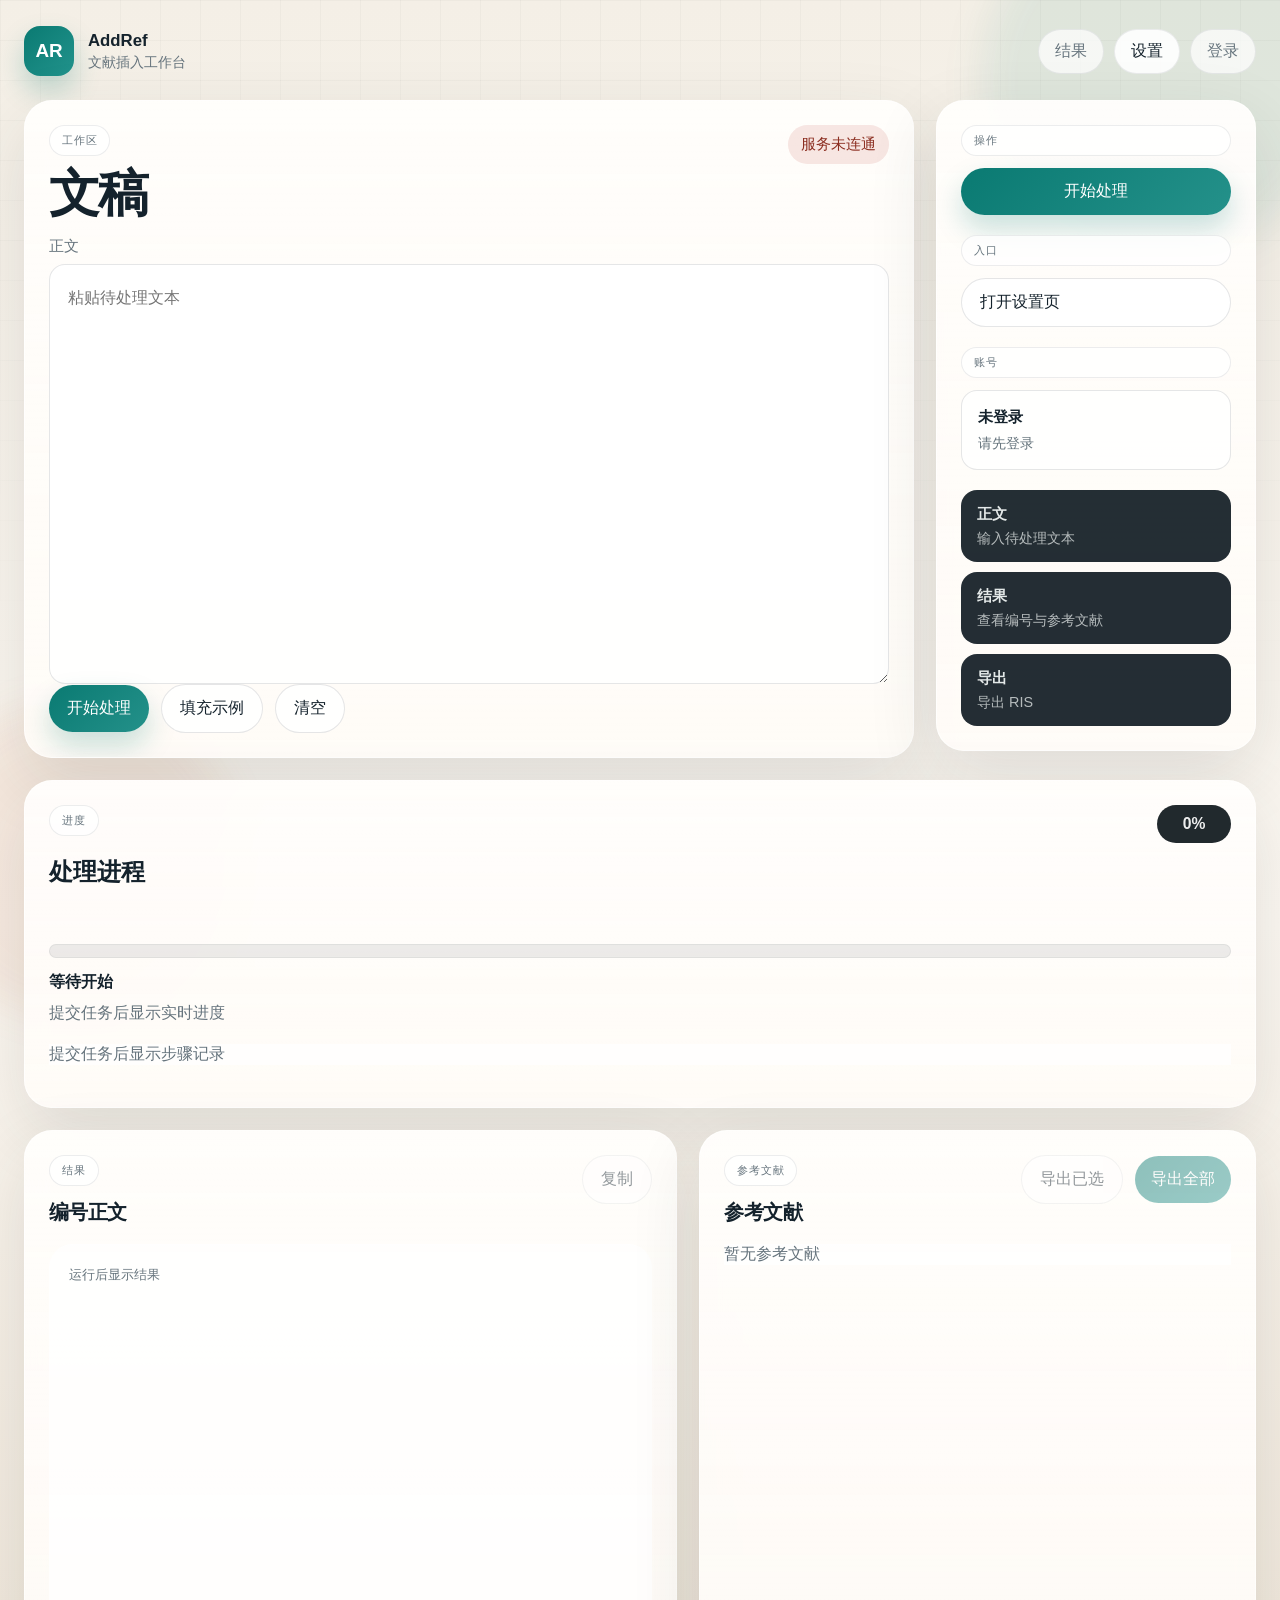
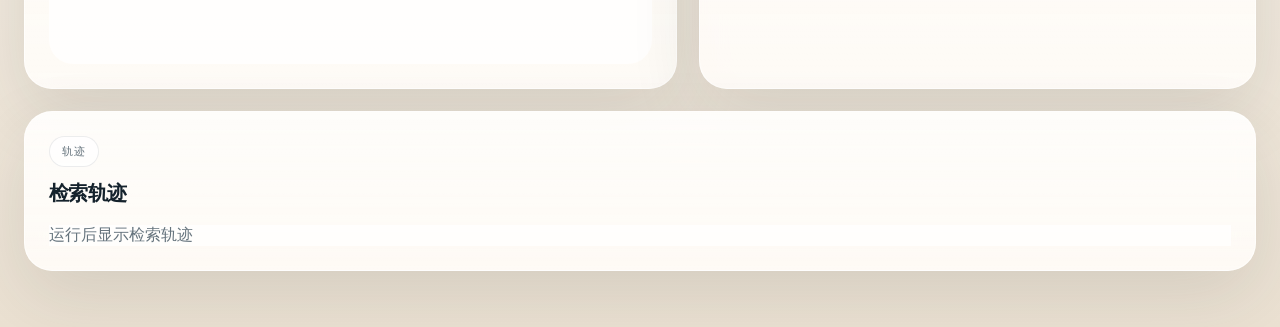
==== static/index.html @ 5327ff35 "Initial public release" ====
<!DOCTYPE html>
<html lang="zh-CN">
<head>
  <meta charset="UTF-8">
  <meta name="viewport" content="width=device-width, initial-scale=1.0">
  <title>AddRef | Workspace</title>
  <link rel="stylesheet" href="/static/styles.css">
</head>
<body class="app-home">
  <div class="canvas canvas-grid" aria-hidden="true"></div>
  <div class="canvas canvas-glow-a" aria-hidden="true"></div>
  <div class="canvas canvas-glow-b" aria-hidden="true"></div>

  <header class="site-header">
    <a class="brand-mark" href="/">
      <span class="brand-box">AR</span>
      <span class="brand-copy">
        <strong>AddRef</strong>
        <small>文献插入工作台</small>
      </span>
    </a>
    <nav class="site-nav">
      <a class="nav-link" href="#results">结果</a>
      <a class="nav-link nav-link-strong" href="/settings">设置</a>
      <span class="nav-user hidden" id="session-email"></span>
      <a class="nav-link" href="/auth" id="auth-link">登录</a>
      <button type="button" class="nav-link nav-button hidden" id="logout-button">退出</button>
    </nav>
  </header>

  <main class="workspace-shell">
    <section class="workspace-grid">
      <section class="panel studio-panel">
        <div class="panel-head">
          <div>
            <span class="section-kicker">工作区</span>
            <h1>文稿</h1>
          </div>
          <div class="status-badge" id="status-badge">等待运行</div>
        </div>

        <label class="field editor-field">
          <span>正文</span>
          <textarea id="source-text" placeholder="粘贴待处理文本"></textarea>
        </label>

        <div class="action-row">
          <button type="button" class="primary-button" id="run-button-bottom">开始处理</button>
          <button type="button" class="ghost-button" id="fill-sample">填充示例</button>
          <button type="button" class="ghost-button" id="clear-text">清空</button>
        </div>

        <div class="message-strip" id="message-strip"></div>
      </section>

      <aside class="panel side-panel">
        <div class="side-stack">
          <div class="side-block">
            <span class="section-kicker">操作</span>
            <button type="button" class="primary-button primary-block" id="run-button">开始处理</button>
          </div>

          <div class="side-block">
            <span class="section-kicker">入口</span>
            <a class="secondary-link" href="/settings">打开设置页</a>
          </div>

          <div class="side-block">
            <span class="section-kicker">账号</span>
            <div class="account-card">
              <strong id="account-email">未登录</strong>
              <span id="account-usage">请先登录</span>
            </div>
          </div>

          <div class="side-notes">
            <div class="note-card">
              <strong>正文</strong>
              <span>输入待处理文本</span>
            </div>
            <div class="note-card">
              <strong>结果</strong>
              <span>查看编号与参考文献</span>
            </div>
            <div class="note-card">
              <strong>导出</strong>
              <span>导出 RIS</span>
            </div>
          </div>
        </div>
      </aside>
    </section>

    <section class="panel progress-panel">
      <div class="panel-head">
        <div>
          <span class="section-kicker">进度</span>
          <h2>处理进程</h2>
        </div>
        <div class="progress-percent" id="progress-percent">0%</div>
      </div>
      <div class="progress-overview">
        <div class="progress-track" aria-hidden="true">
          <div class="progress-fill" id="progress-fill"></div>
        </div>
        <div class="progress-copy">
          <strong id="progress-stage">等待开始</strong>
          <span id="progress-detail">提交任务后显示实时进度</span>
        </div>
      </div>
      <div id="progress-history" class="progress-history empty-state">提交任务后显示步骤记录</div>
      <div class="progress-actions">
        <button type="button" class="ghost-button compact-button hidden" id="progress-toggle">展开全部</button>
      </div>
    </section>

    <section class="results-grid" id="results">
      <article class="panel result-panel">
        <div class="panel-head">
          <div>
            <span class="section-kicker">结果</span>
            <h2>编号正文</h2>
          </div>
          <button type="button" class="ghost-button" id="copy-result" disabled>复制</button>
        </div>
        <pre id="annotated-text" class="output-box empty">运行后显示结果</pre>
      </article>

      <article class="panel result-panel">
        <div class="panel-head">
          <div>
            <span class="section-kicker">参考文献</span>
            <h2>参考文献</h2>
          </div>
          <div class="toolbar">
            <button type="button" class="ghost-button" id="export-selected" disabled>导出已选</button>
            <button type="button" class="primary-button compact" id="export-all" disabled>导出全部</button>
          </div>
        </div>
        <div id="reference-list" class="reference-list empty-state">暂无参考文献</div>
      </article>
    </section>

    <section class="panel trace-panel">
      <div class="panel-head">
        <div>
          <span class="section-kicker">轨迹</span>
          <h2>检索轨迹</h2>
        </div>
      </div>
      <div id="trace-list" class="trace-list empty-state">运行后显示检索轨迹</div>
    </section>
  </main>

  <script src="/static/config-store.js"></script>
  <script src="/static/session-client.js"></script>
  <script src="/static/app.js"></script>
</body>
</html>
---- static/styles.css ----
:root {
  --bg: #f4efe6;
  --bg-deep: #ebe1d2;
  --surface: rgba(255, 251, 246, 0.9);
  --surface-strong: rgba(255, 255, 255, 0.96);
  --ink: #14222c;
  --ink-soft: #66747d;
  --line: rgba(20, 34, 44, 0.11);
  --line-strong: rgba(20, 34, 44, 0.18);
  --accent: #0a7a72;
  --accent-deep: #085c56;
  --accent-soft: rgba(10, 122, 114, 0.1);
  --warm: #cb7446;
  --warm-soft: rgba(203, 116, 70, 0.13);
  --shadow: 0 24px 70px rgba(41, 46, 52, 0.12);
  --radius-xl: 28px;
  --radius-lg: 22px;
  --radius-md: 16px;
}

* {
  box-sizing: border-box;
}

html,
body {
  margin: 0;
  min-height: 100%;
}

body {
  font-family: "IBM Plex Sans SC", "Avenir Next", "Segoe UI Variable", "PingFang SC", sans-serif;
  color: var(--ink);
  background: linear-gradient(180deg, var(--bg) 0%, #fbf7f1 48%, var(--bg-deep) 100%);
}

button,
input,
select,
textarea {
  font: inherit;
}

a {
  color: inherit;
  text-decoration: none;
}

.hidden {
  display: none !important;
}

.canvas {
  position: fixed;
  inset: 0;
  pointer-events: none;
}

.canvas-grid {
  background-image:
    linear-gradient(rgba(20, 34, 44, 0.04) 1px, transparent 1px),
    linear-gradient(90deg, rgba(20, 34, 44, 0.04) 1px, transparent 1px);
  background-size: 40px 40px;
  mask-image: linear-gradient(180deg, rgba(0, 0, 0, 0.7), transparent 85%);
}

.canvas-glow-a,
.canvas-glow-b {
  border-radius: 999px;
  filter: blur(20px);
  opacity: 0.55;
}

.canvas-glow-a {
  inset: auto auto -120px -80px;
  width: 320px;
  height: 320px;
  background: rgba(203, 116, 70, 0.18);
}

.canvas-glow-b {
  inset: -100px -60px auto auto;
  width: 360px;
  height: 360px;
  background: rgba(10, 122, 114, 0.16);
}

.site-header,
.workspace-shell,
.settings-page-shell {
  position: relative;
  z-index: 1;
}

.site-header {
  max-width: 1320px;
  margin: 0 auto;
  padding: 26px 24px 12px;
  display: flex;
  justify-content: space-between;
  align-items: center;
  gap: 16px;
}

.brand-mark {
  display: inline-flex;
  align-items: center;
  gap: 14px;
}

.brand-box {
  width: 50px;
  height: 50px;
  display: grid;
  place-items: center;
  border-radius: 16px;
  background: linear-gradient(135deg, var(--accent), #22938c);
  color: #fff;
  font-size: 1.18rem;
  font-weight: 700;
  box-shadow: 0 14px 28px rgba(10, 122, 114, 0.24);
}

.brand-copy {
  display: grid;
  gap: 2px;
}

.brand-copy strong {
  font-size: 1.05rem;
}

.brand-copy small {
  color: var(--ink-soft);
  font-size: 0.9rem;
}

.site-nav {
  display: flex;
  flex-wrap: wrap;
  gap: 10px;
}

.nav-link {
  padding: 11px 16px;
  border-radius: 999px;
  background: rgba(255, 255, 255, 0.7);
  border: 1px solid rgba(20, 34, 44, 0.08);
  color: var(--ink-soft);
}

.nav-link-strong {
  color: var(--ink);
  background: rgba(255, 255, 255, 0.9);
}

.nav-button {
  appearance: none;
}

.nav-user {
  display: inline-flex;
  align-items: center;
  gap: 8px;
  padding: 11px 14px;
  border-radius: 999px;
  background: rgba(20, 34, 44, 0.92);
  color: rgba(255, 255, 255, 0.9);
  font-size: 0.92rem;
}

.workspace-shell,
.settings-page-shell {
  max-width: 1320px;
  margin: 0 auto;
  padding: 12px 24px 56px;
}

.workspace-shell {
  display: grid;
  gap: 22px;
}

.workspace-grid {
  display: grid;
  grid-template-columns: minmax(0, 1fr) 320px;
  gap: 22px;
  align-items: start;
}

.settings-page-shell {
  display: grid;
  gap: 22px;
}

.auth-shell {
  position: relative;
  z-index: 1;
  max-width: 1320px;
  margin: 0 auto;
  padding: 20px 24px 56px;
}

.settings-grid {
  display: grid;
  grid-template-columns: repeat(2, minmax(0, 1fr));
  gap: 18px;
}

.panel {
  overflow: hidden;
  border: 1px solid rgba(255, 255, 255, 0.6);
  border-radius: var(--radius-xl);
  background:
    linear-gradient(180deg, rgba(255, 255, 255, 0.62), rgba(255, 255, 255, 0.25)),
    var(--surface);
  box-shadow: var(--shadow);
  backdrop-filter: blur(12px);
}

.studio-panel,
.side-panel,
.progress-panel,
.result-panel,
.trace-panel,
.settings-header-panel,
.settings-card {
  padding: 24px;
}

.side-panel {
  position: sticky;
  top: 22px;
}

.panel-head {
  display: flex;
  justify-content: space-between;
  align-items: start;
  gap: 16px;
  margin-bottom: 18px;
}

.compact-head {
  margin-bottom: 14px;
}

.section-kicker {
  display: inline-flex;
  padding: 7px 12px;
  border-radius: 999px;
  background: rgba(255, 255, 255, 0.78);
  border: 1px solid rgba(20, 34, 44, 0.08);
  color: var(--ink-soft);
  text-transform: uppercase;
  letter-spacing: 0.07em;
  font-size: 11px;
}

.studio-panel h1,
.settings-header-main h1 {
  margin: 12px 0 0;
  font-family: "Iowan Old Style", "Palatino Linotype", "Noto Serif SC", serif;
  font-size: clamp(2rem, 4vw, 3.2rem);
  line-height: 1;
  letter-spacing: -0.04em;
}

.result-panel h2,
.trace-panel h2,
.settings-card h2 {
  margin: 12px 0 0;
  font-size: 1.28rem;
  letter-spacing: -0.03em;
}

.field {
  display: grid;
  gap: 8px;
}

.field span {
  color: var(--ink-soft);
  font-size: 0.92rem;
}

.field input,
.field select,
.field textarea {
  width: 100%;
  border: 1px solid var(--line);
  border-radius: var(--radius-md);
  background: var(--surface-strong);
  color: var(--ink);
  outline: none;
  transition: border-color 160ms ease, box-shadow 160ms ease;
}

.field input,
.field select {
  min-height: 52px;
  padding: 0 16px;
}

.field textarea {
  min-height: 420px;
  padding: 18px 18px 20px;
  resize: vertical;
  line-height: 1.82;
}

.field input:focus,
.field select:focus,
.field textarea:focus {
  border-color: rgba(10, 122, 114, 0.42);
  box-shadow: 0 0 0 4px rgba(10, 122, 114, 0.08);
}

.action-row,
.toolbar,
.settings-header-main {
  display: flex;
  flex-wrap: wrap;
  gap: 12px;
  align-items: center;
}

.settings-header-main {
  justify-content: space-between;
}

.primary-button,
.ghost-button,
.secondary-link {
  border: none;
  border-radius: 999px;
  padding: 13px 18px;
  cursor: pointer;
  transition: transform 160ms ease, box-shadow 160ms ease, opacity 160ms ease;
}

.primary-button {
  background: linear-gradient(135deg, var(--accent), #24918a);
  color: #fff;
  box-shadow: 0 14px 28px rgba(10, 122, 114, 0.22);
}

.primary-button.compact {
  padding-inline: 16px;
}

.compact-button {
  padding-inline: 16px;
}

.ghost-button,
.secondary-link {
  background: rgba(255, 255, 255, 0.84);
  border: 1px solid var(--line);
  color: var(--ink);
}

.primary-button:hover,
.ghost-button:hover,
.secondary-link:hover,
.nav-link:hover {
  transform: translateY(-1px);
}

.primary-button:disabled,
.ghost-button:disabled {
  opacity: 0.46;
  cursor: not-allowed;
  transform: none;
  box-shadow: none;
}

.primary-block {
  width: 100%;
  justify-content: center;
}

.status-badge {
  padding: 10px 13px;
  border-radius: 999px;
  background: rgba(20, 34, 44, 0.07);
  color: var(--ink-soft);
  font-size: 0.92rem;
}

.status-badge.running {
  background: var(--accent-soft);
  color: var(--accent-deep);
}

.status-badge.done {
  background: rgba(44, 145, 94, 0.12);
  color: #196b44;
}

.status-badge.error {
  background: rgba(186, 63, 46, 0.12);
  color: #8c2e21;
}

.message-strip {
  display: none;
  margin-top: 16px;
  padding: 14px 16px;
  border-radius: var(--radius-md);
  background: rgba(255, 255, 255, 0.78);
  border: 1px solid var(--line);
  line-height: 1.7;
}

.message-strip.visible {
  display: block;
}

.message-strip.success {
  background: rgba(44, 145, 94, 0.08);
  border-color: rgba(44, 145, 94, 0.16);
  color: #196b44;
}

.message-strip.error {
  background: rgba(186, 63, 46, 0.08);
  border-color: rgba(186, 63, 46, 0.16);
  color: #8c2e21;
}

.side-stack {
  display: grid;
  gap: 20px;
}

.side-block {
  display: grid;
  gap: 12px;
}

.side-notes {
  display: grid;
  gap: 10px;
}

.account-card {
  padding: 16px;
  border-radius: var(--radius-md);
  background: rgba(255, 255, 255, 0.84);
  border: 1px solid var(--line);
}

.account-card strong {
  display: block;
  margin-bottom: 6px;
  font-size: 0.96rem;
}

.account-card span {
  color: var(--ink-soft);
  font-size: 0.9rem;
}

.note-card {
  padding: 14px 16px;
  border-radius: var(--radius-md);
  background: rgba(18, 29, 36, 0.92);
  color: rgba(244, 248, 247, 0.92);
}

.note-card strong {
  display: block;
  margin-bottom: 4px;
  font-size: 0.95rem;
}

.note-card span {
  color: rgba(244, 248, 247, 0.7);
  font-size: 0.9rem;
}

.results-grid {
  display: grid;
  grid-template-columns: minmax(0, 1.08fr) minmax(360px, 0.92fr);
  gap: 22px;
}

.progress-panel {
  display: grid;
  gap: 18px;
}

.progress-percent {
  min-width: 74px;
  padding: 10px 14px;
  border-radius: 999px;
  background: rgba(15, 23, 28, 0.92);
  color: rgba(255, 255, 255, 0.92);
  text-align: center;
  font-size: 0.98rem;
  font-weight: 700;
}

.progress-overview {
  display: grid;
  gap: 14px;
}

.progress-track {
  position: relative;
  height: 14px;
  overflow: hidden;
  border-radius: 999px;
  background: rgba(20, 34, 44, 0.08);
  border: 1px solid rgba(20, 34, 44, 0.06);
}

.progress-fill {
  height: 100%;
  width: 0;
  border-radius: inherit;
  background: linear-gradient(90deg, var(--accent), #52b1a4);
  box-shadow: 0 10px 22px rgba(10, 122, 114, 0.2);
  transition: width 280ms ease;
}

.progress-copy {
  display: grid;
  gap: 6px;
}

.progress-copy strong {
  font-size: 1rem;
}

.progress-copy span {
  color: var(--ink-soft);
  line-height: 1.7;
  word-break: break-word;
}

.progress-history {
  display: grid;
  gap: 10px;
}

.progress-actions {
  display: flex;
  justify-content: flex-start;
}

.progress-entry {
  display: grid;
  grid-template-columns: 92px minmax(0, 1fr);
  gap: 12px;
  align-items: start;
  padding: 12px 14px;
  border-radius: 16px;
  background: rgba(255, 255, 255, 0.8);
  border: 1px solid var(--line);
}

.progress-entry span {
  color: var(--ink-soft);
  font-size: 0.88rem;
}

.progress-entry strong {
  line-height: 1.6;
}

.output-box {
  margin: 0;
  min-height: 420px;
  padding: 20px;
  border-radius: 24px;
  background: rgba(15, 23, 28, 0.96);
  color: #eef4f2;
  white-space: pre-wrap;
  word-break: break-word;
  line-height: 1.85;
  overflow: auto;
}

.output-box.empty,
.empty-state {
  color: var(--ink-soft);
  background: rgba(255, 255, 255, 0.72);
}

.reference-list,
.trace-list,
.settings-fields {
  display: grid;
  gap: 14px;
}

.reference-card,
.trace-card {
  padding: 18px;
  border-radius: 18px;
  background: rgba(255, 255, 255, 0.8);
  border: 1px solid var(--line);
}

.reference-card header,
.trace-card header {
  display: flex;
  justify-content: space-between;
  align-items: start;
  gap: 12px;
}

.reference-card h3,
.trace-card h3 {
  margin: 0;
  font-size: 1rem;
  line-height: 1.55;
}

.reference-card p,
.trace-card p {
  margin: 8px 0 0;
  color: var(--ink-soft);
  line-height: 1.7;
}

.reference-meta {
  display: flex;
  flex-wrap: wrap;
  gap: 8px;
  margin-top: 12px;
}

.reference-meta span,
.attempt-pill {
  padding: 6px 10px;
  border-radius: 999px;
  background: rgba(20, 34, 44, 0.06);
  font-size: 0.86rem;
  color: var(--ink-soft);
}

.reference-check {
  width: 18px;
  height: 18px;
  accent-color: var(--accent);
}

.trace-card details {
  margin-top: 12px;
  padding-top: 12px;
  border-top: 1px solid var(--line);
}

.trace-card summary {
  cursor: pointer;
  color: var(--accent-deep);
}

.attempt-list {
  display: grid;
  gap: 10px;
  margin-top: 12px;
}

.attempt-item {
  padding: 14px;
  border-radius: 14px;
  background: rgba(10, 122, 114, 0.05);
  border: 1px solid rgba(10, 122, 114, 0.11);
}

.attempt-item.retry {
  background: rgba(203, 116, 70, 0.07);
  border-color: rgba(203, 116, 70, 0.13);
}

.attempt-item h4 {
  margin: 0 0 8px;
  font-size: 0.95rem;
}

.attempt-item p {
  margin: 6px 0 0;
}

.ref-marker {
  display: inline-flex;
  margin: 0 1px;
  padding: 0 7px;
  border-radius: 999px;
  background: rgba(10, 122, 114, 0.24);
  color: #90f0e8;
}

.numeric-grid {
  display: grid;
  grid-template-columns: repeat(3, minmax(0, 1fr));
  gap: 12px;
}

.toggle-line {
  display: inline-flex;
  align-items: center;
  gap: 10px;
  color: var(--ink-soft);
  font-size: 0.94rem;
}

.toggle-line input {
  width: 18px;
  height: 18px;
  accent-color: var(--accent);
}

.advanced-card {
  grid-column: span 2;
}

.advanced-panel summary {
  cursor: pointer;
  list-style: none;
  font-weight: 600;
}

.advanced-panel summary::-webkit-details-marker {
  display: none;
}

.advanced-panel summary::after {
  content: "+";
  float: right;
  color: var(--ink-soft);
}

.advanced-panel[open] summary::after {
  content: "-";
}

.top-gap {
  margin-top: 16px;
}

.auth-panel {
  padding: 24px;
}

.auth-grid {
  display: grid;
  grid-template-columns: repeat(3, minmax(0, 1fr));
  gap: 18px;
}

.auth-card {
  display: grid;
  gap: 14px;
  padding: 18px;
  border-radius: var(--radius-lg);
  background: rgba(255, 255, 255, 0.8);
  border: 1px solid var(--line);
}

.auth-card h1 {
  margin: 0;
  font-size: 1.9rem;
  letter-spacing: -0.03em;
}

.auth-copy {
  margin: -2px 0 2px;
  color: var(--ink-soft);
  line-height: 1.65;
}

.panel-copy {
  margin: -2px 0 14px;
  color: var(--ink-soft);
  line-height: 1.65;
}

.inline-field {
  display: grid;
  grid-template-columns: minmax(0, 1fr) auto;
  gap: 10px;
}

.code-input {
  letter-spacing: 0.16em;
}

@media (max-width: 1120px) {
  .workspace-grid,
  .results-grid,
  .settings-grid,
  .numeric-grid,
  .auth-grid {
    grid-template-columns: 1fr;
  }

  .side-panel {
    position: static;
  }

  .advanced-card {
    grid-column: auto;
  }
}

@media (max-width: 720px) {
  .site-header,
  .workspace-shell,
  .settings-page-shell {
    padding-inline: 16px;
  }

  .studio-panel,
  .side-panel,
  .progress-panel,
  .result-panel,
  .trace-panel,
  .settings-header-panel,
  .settings-card {
    padding: 18px;
  }

  .studio-panel h1,
  .settings-header-main h1 {
    font-size: 2.1rem;
  }

  .field textarea {
    min-height: 280px;
  }

  .inline-field {
    grid-template-columns: 1fr;
  }

  .progress-entry {
    grid-template-columns: 1fr;
    gap: 6px;
  }
}
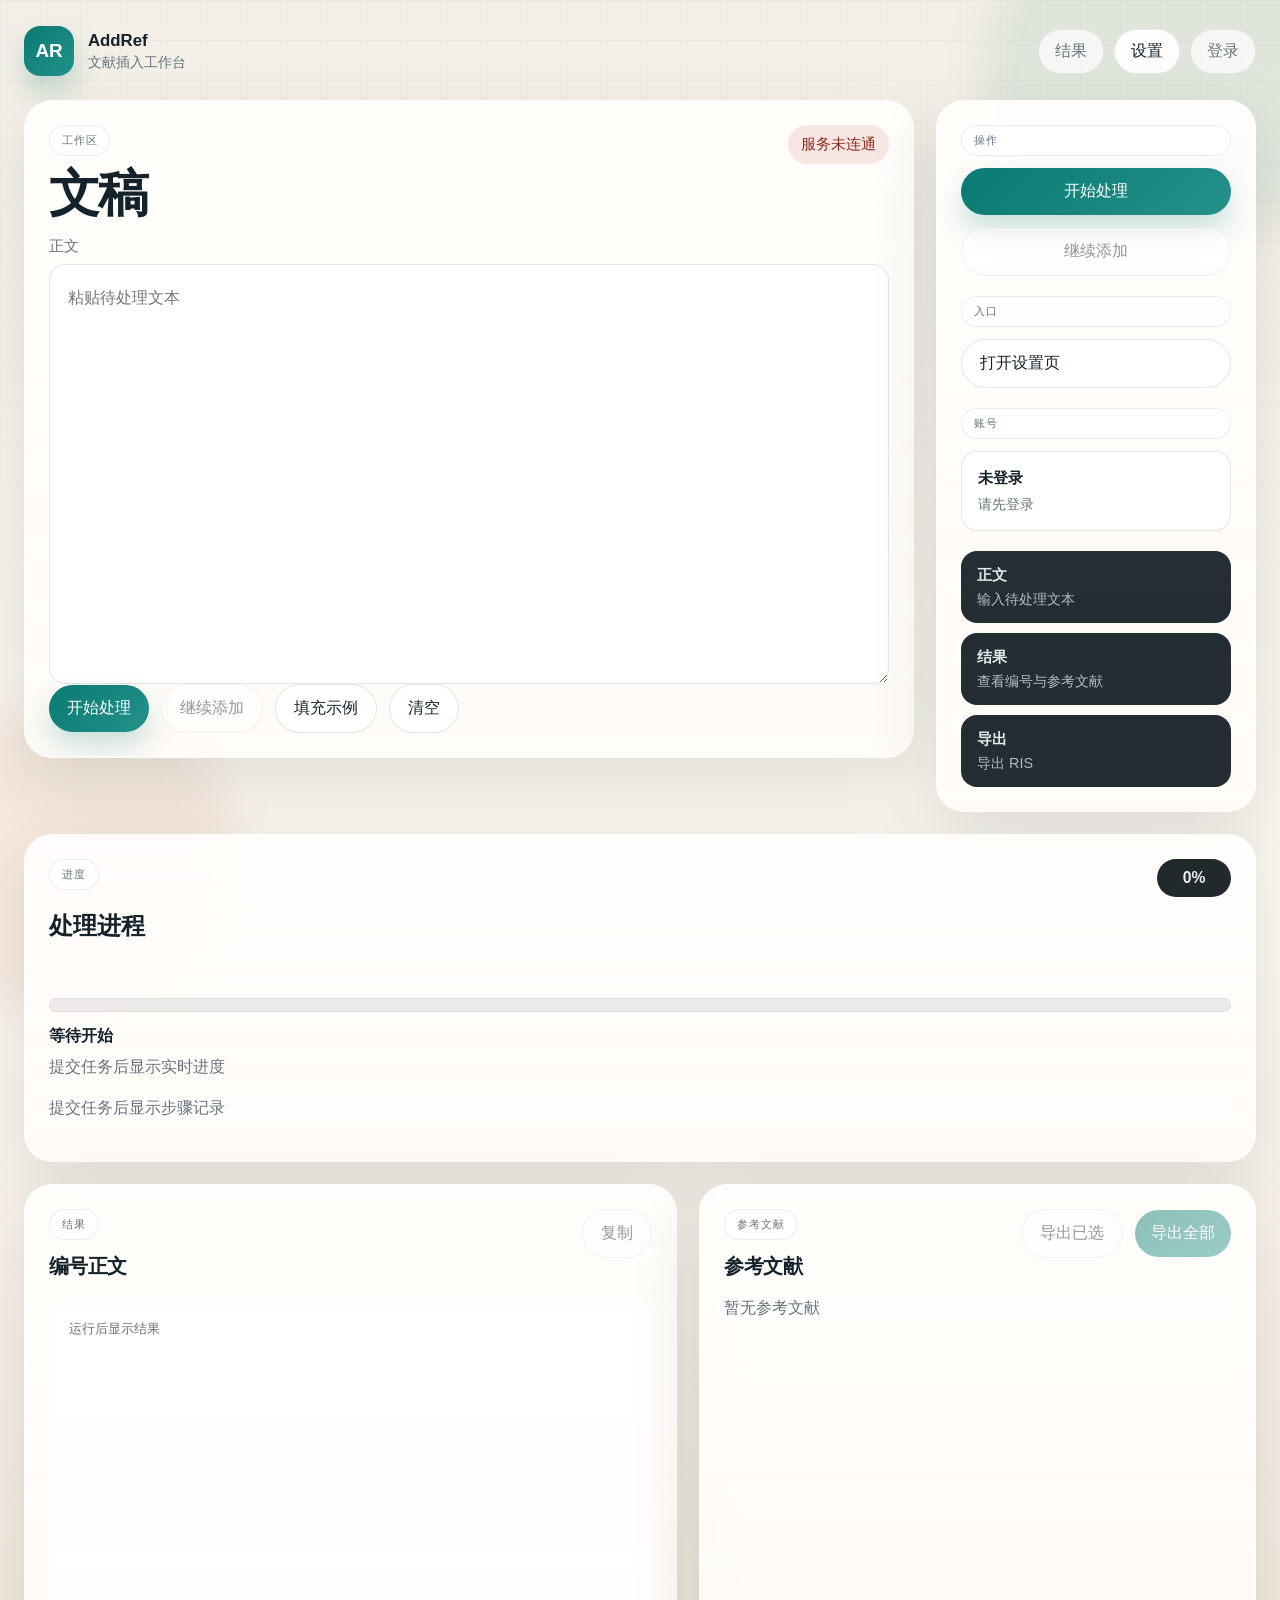
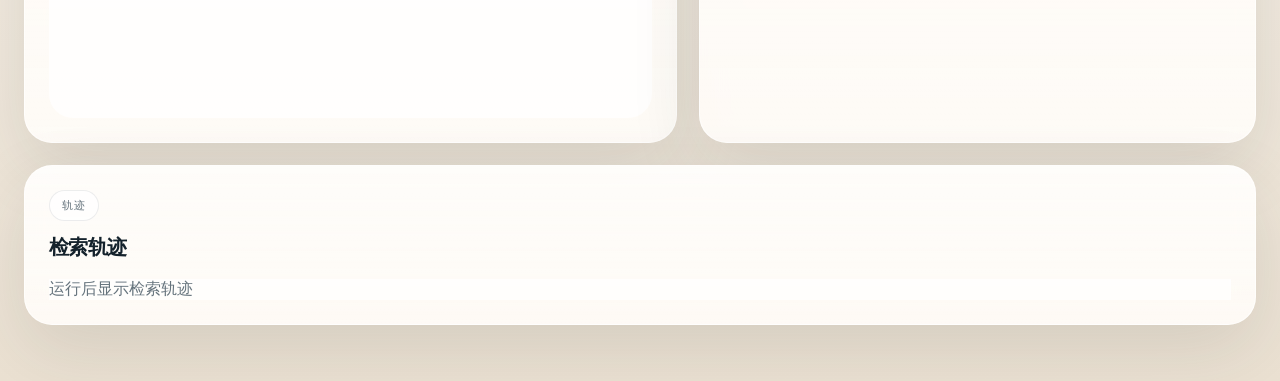
==== commit 982194b0: "Add filtered search and continuation workflow" ====
--- a/static/index.html
+++ b/static/index.html
@@ -46,6 +46,7 @@
 
         <div class="action-row">
           <button type="button" class="primary-button" id="run-button-bottom">开始处理</button>
+          <button type="button" class="ghost-button" id="continue-button-bottom">继续添加</button>
           <button type="button" class="ghost-button" id="fill-sample">填充示例</button>
           <button type="button" class="ghost-button" id="clear-text">清空</button>
         </div>
@@ -58,6 +59,7 @@
           <div class="side-block">
             <span class="section-kicker">操作</span>
             <button type="button" class="primary-button primary-block" id="run-button">开始处理</button>
+            <button type="button" class="ghost-button primary-block" id="continue-button">继续添加</button>
           </div>
 
           <div class="side-block">
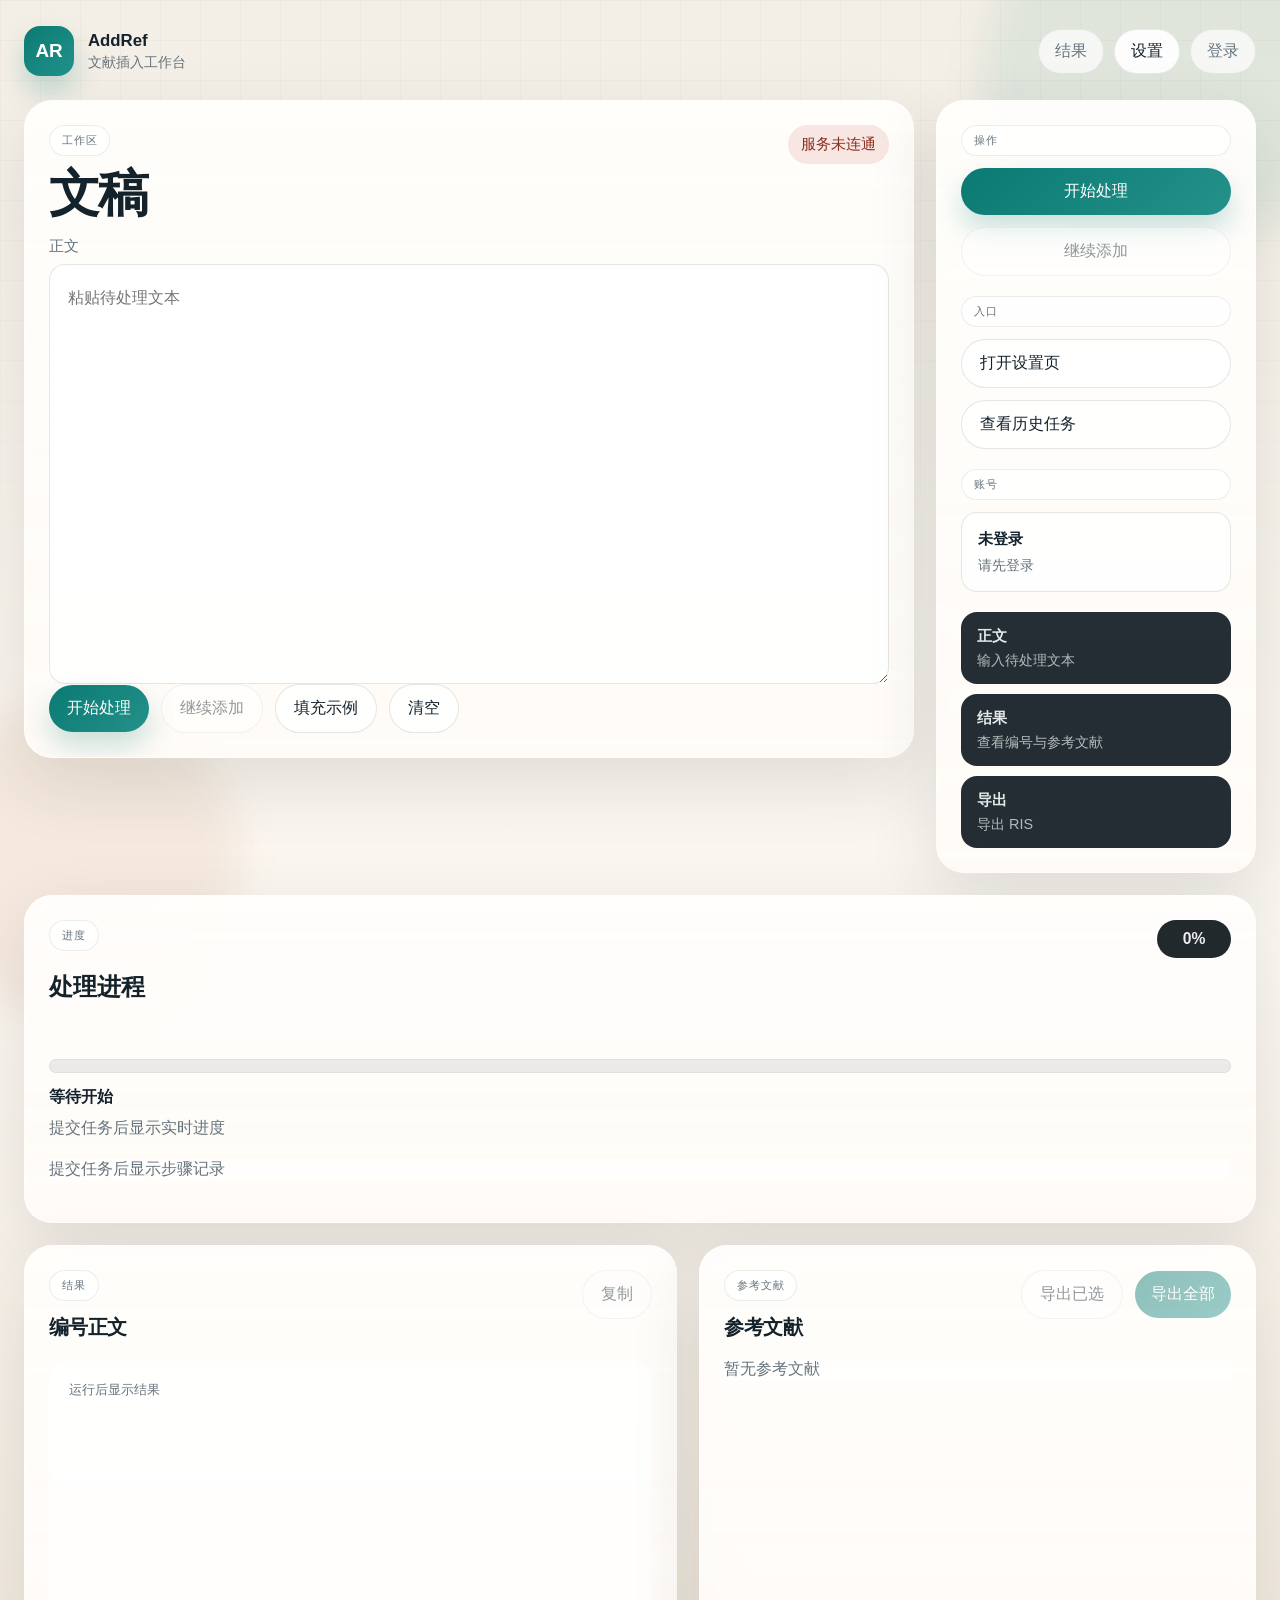
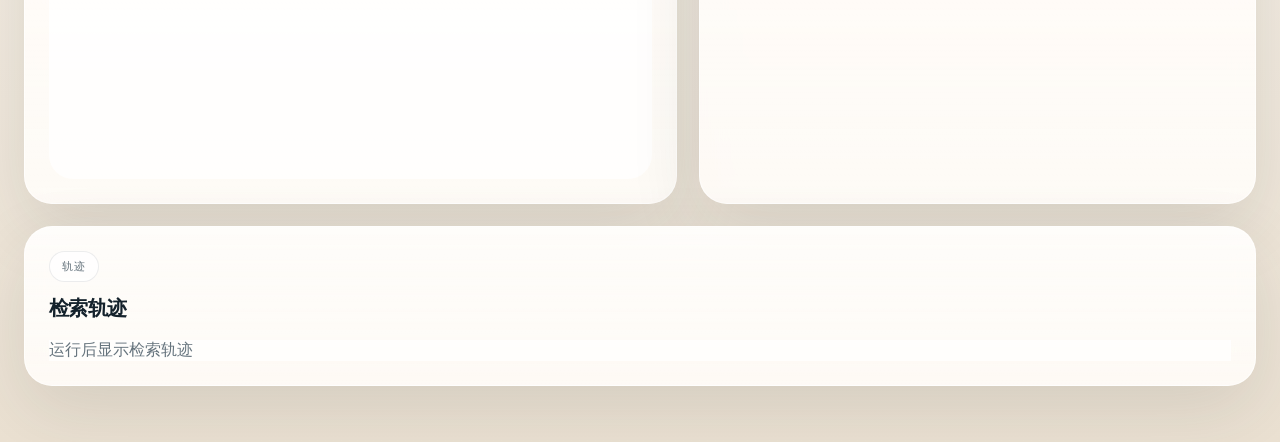
==== commit 61368e5d: "Add dedicated history page" ====
--- a/static/index.html
+++ b/static/index.html
@@ -65,6 +65,7 @@
           <div class="side-block">
             <span class="section-kicker">入口</span>
             <a class="secondary-link" href="/settings">打开设置页</a>
+            <a class="secondary-link" href="/history">查看历史任务</a>
           </div>
 
           <div class="side-block">
--- a/static/styles.css
+++ b/static/styles.css
@@ -169,6 +169,16 @@
   font-size: 0.92rem;
 }
 
+.user-badge {
+  display: inline-flex;
+  align-items: center;
+  padding: 4px 10px;
+  border-radius: 999px;
+  font-size: 0.78rem;
+  line-height: 1;
+  white-space: nowrap;
+}
+
 .workspace-shell,
 .settings-page-shell {
   max-width: 1320px;
@@ -181,11 +191,25 @@
   gap: 22px;
 }
 
+.history-page-shell {
+  display: grid;
+  gap: 22px;
+}
+
 .workspace-grid {
   display: grid;
   grid-template-columns: minmax(0, 1fr) 320px;
   gap: 22px;
   align-items: start;
+}
+
+.history-layout {
+  grid-template-columns: 340px minmax(0, 1fr);
+}
+
+.history-detail-grid {
+  display: grid;
+  gap: 22px;
 }
 
 .settings-page-shell {
@@ -439,9 +463,150 @@
   gap: 12px;
 }
 
+.history-head {
+  display: flex;
+  align-items: center;
+  justify-content: space-between;
+  gap: 10px;
+}
+
+.history-retention {
+  color: var(--ink-soft);
+  font-size: 0.88rem;
+}
+
+.selected-job-summary {
+  color: var(--ink-soft);
+  line-height: 1.7;
+}
+
+.selected-job-meta {
+  display: flex;
+  flex-wrap: wrap;
+  gap: 10px;
+}
+
+.selected-job-meta span {
+  padding: 8px 12px;
+  border-radius: 14px;
+  background: rgba(255, 255, 255, 0.78);
+  border: 1px solid var(--line);
+  color: var(--ink-soft);
+  font-size: 0.9rem;
+}
+
 .side-notes {
   display: grid;
   gap: 10px;
+}
+
+.job-history {
+  display: grid;
+  gap: 10px;
+}
+
+.job-history-item {
+  width: 100%;
+  padding: 14px 15px;
+  border: 1px solid var(--line);
+  border-radius: 16px;
+  background: rgba(255, 255, 255, 0.8);
+  text-align: left;
+  color: inherit;
+  cursor: pointer;
+  transition: border-color 180ms ease, transform 180ms ease, background 180ms ease;
+}
+
+.job-history-item:hover {
+  border-color: rgba(10, 122, 114, 0.28);
+  transform: translateY(-1px);
+}
+
+.job-history-item.active {
+  background: rgba(10, 122, 114, 0.08);
+  border-color: rgba(10, 122, 114, 0.28);
+}
+
+.job-history-item:disabled {
+  cursor: default;
+  opacity: 0.72;
+  transform: none;
+}
+
+.job-history-top {
+  display: flex;
+  align-items: center;
+  justify-content: space-between;
+  gap: 12px;
+}
+
+.job-history-status {
+  display: inline-flex;
+  align-items: center;
+  padding: 5px 10px;
+  border-radius: 999px;
+  background: rgba(20, 34, 44, 0.06);
+  color: var(--ink-soft);
+  font-size: 0.8rem;
+  line-height: 1;
+}
+
+.job-history-status.running {
+  background: rgba(10, 122, 114, 0.12);
+  color: var(--accent-deep);
+}
+
+.job-history-status.completed {
+  background: rgba(44, 145, 94, 0.12);
+  color: #196b44;
+}
+
+.job-history-status.failed {
+  background: rgba(186, 63, 46, 0.12);
+  color: #8c2e21;
+}
+
+.job-history-status.queued {
+  background: rgba(203, 116, 70, 0.12);
+  color: #9b582d;
+}
+
+.job-history-time {
+  color: var(--ink-soft);
+  font-size: 0.82rem;
+  white-space: nowrap;
+}
+
+.job-history-title {
+  margin: 10px 0 0;
+  font-size: 0.95rem;
+  line-height: 1.55;
+}
+
+.job-history-preview {
+  margin: 8px 0 0;
+  color: var(--ink-soft);
+  font-size: 0.88rem;
+  line-height: 1.65;
+  display: -webkit-box;
+  -webkit-line-clamp: 3;
+  -webkit-box-orient: vertical;
+  overflow: hidden;
+}
+
+.job-history-meta {
+  display: flex;
+  flex-wrap: wrap;
+  gap: 8px;
+  margin-top: 10px;
+}
+
+.job-history-meta span {
+  padding: 5px 9px;
+  border-radius: 999px;
+  background: rgba(20, 34, 44, 0.06);
+  color: var(--ink-soft);
+  font-size: 0.8rem;
 }
 
 .account-card {
@@ -792,6 +957,7 @@
 
 @media (max-width: 1120px) {
   .workspace-grid,
+  .history-layout,
   .results-grid,
   .settings-grid,
   .numeric-grid,
